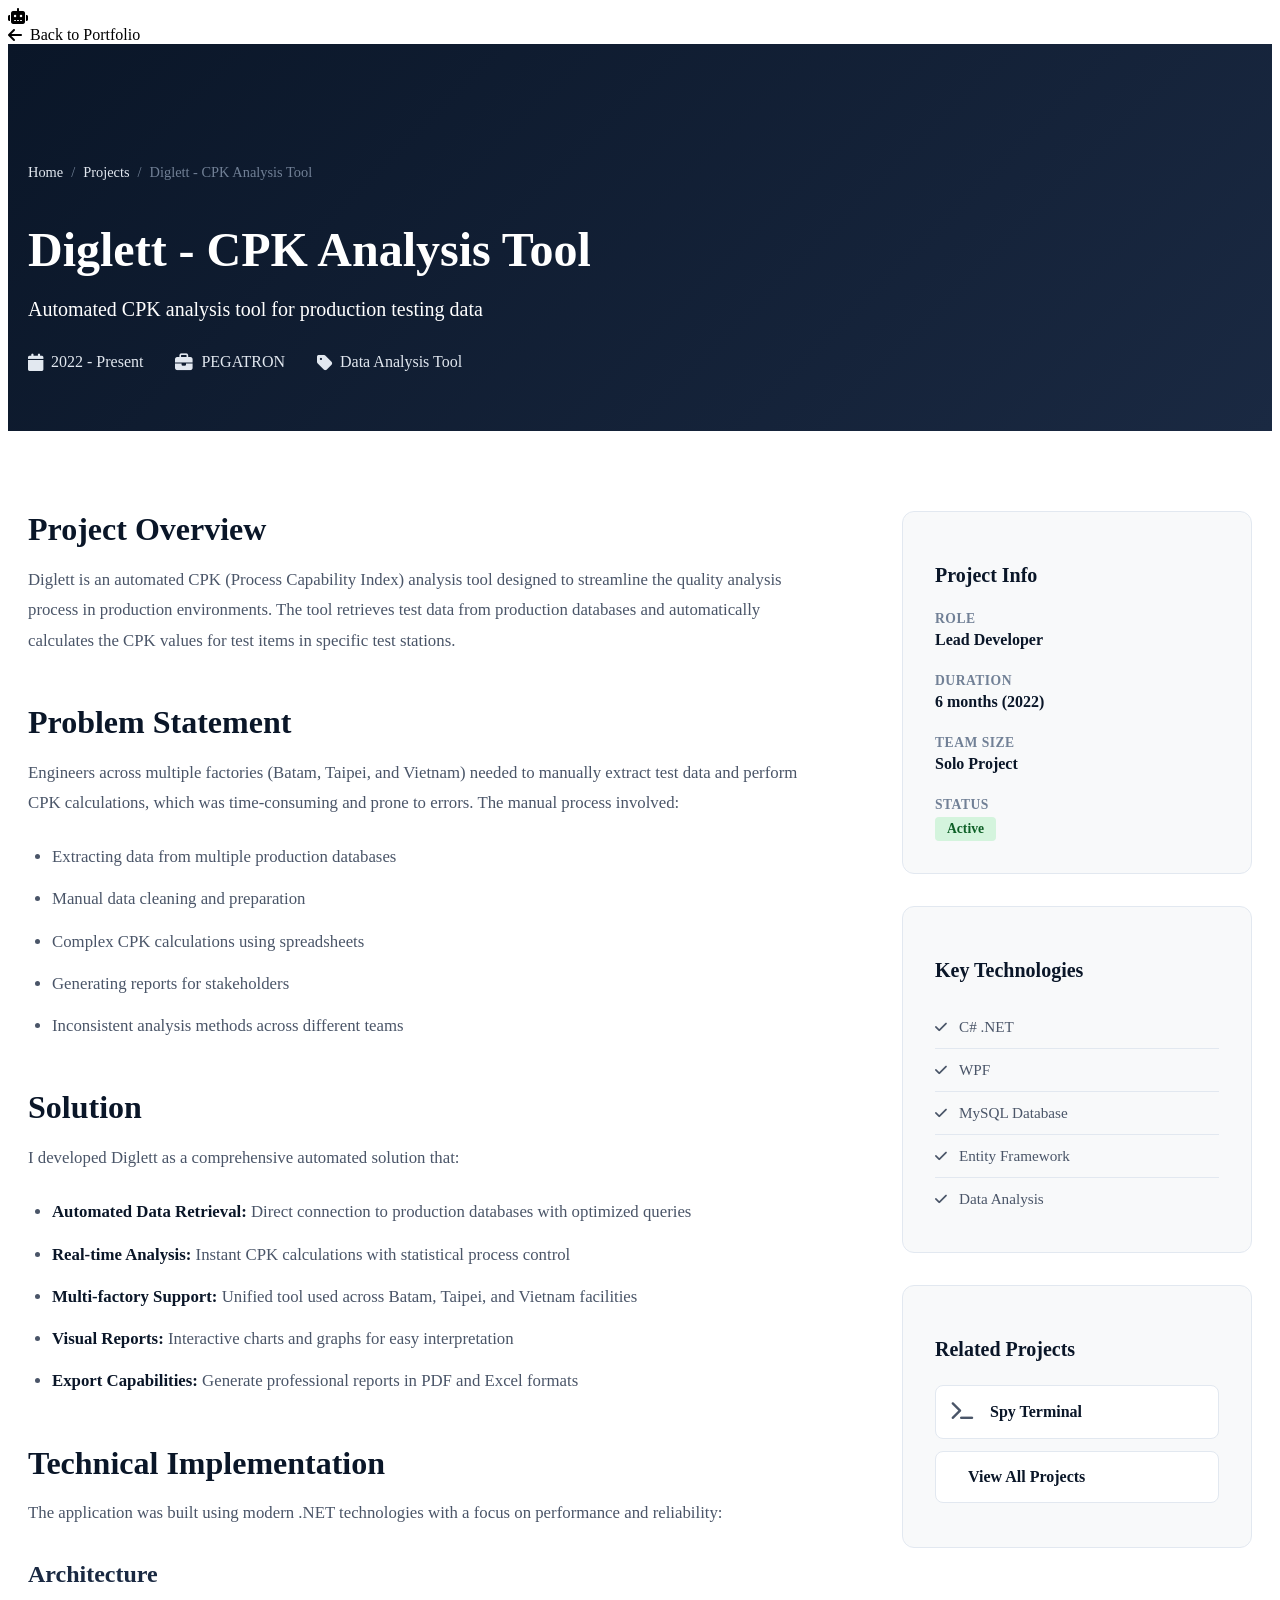
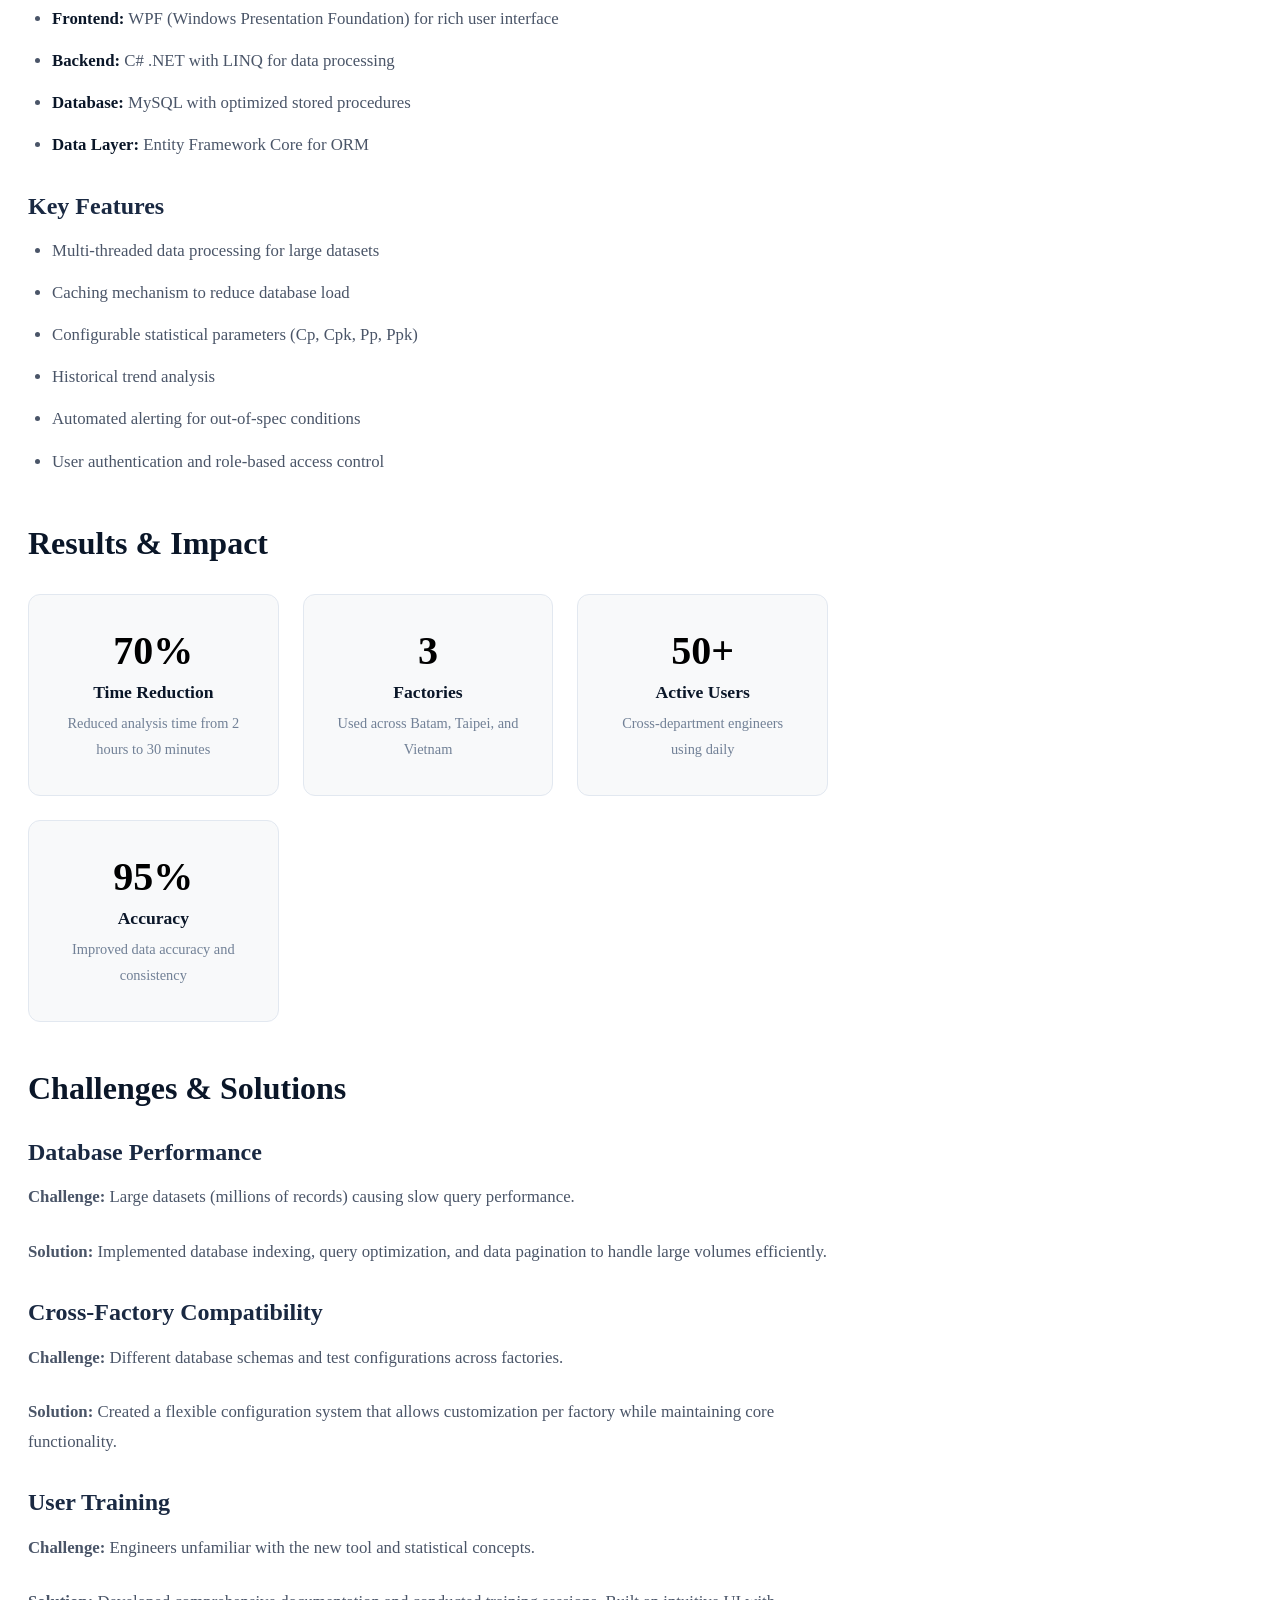
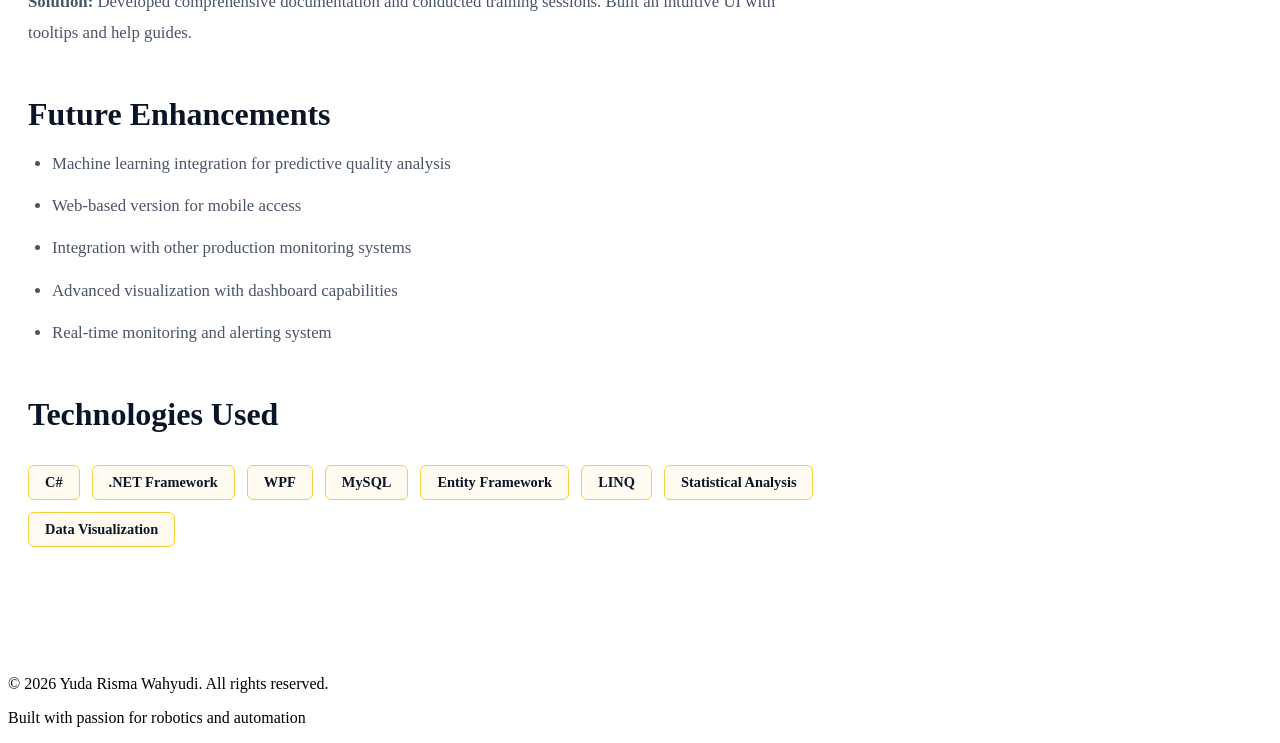
==== pages/project-diglett-cpk-analysis-tool.html @ ccee375f "Create project-diglett-cpk-analysis-tool.html" ====
<!DOCTYPE html>
<html lang="en">
<head>
    <meta charset="UTF-8">
    <meta name="viewport" content="width=device-width, initial-scale=1.0">
    <meta name="description" content="Diglett - CPK Analysis Tool - Automated testing tool for production data analysis">
    <title>Diglett - CPK Analysis Tool | Yuda Risma Wahyudi</title>
    <link rel="preconnect" href="https://fonts.googleapis.com">
    <link rel="preconnect" href="https://fonts.gstatic.com" crossorigin>
    <link href="https://fonts.googleapis.com/css2?family=Inter:wght@300;400;500;600;700;800;900&family=Fira+Code:wght@400;500;600&display=swap" rel="stylesheet">
    <link rel="stylesheet" href="styles.css">
    <link rel="stylesheet" href="../assets/css/project-detail.css">
    <link rel="stylesheet" href="https://cdnjs.cloudflare.com/ajax/libs/font-awesome/6.4.0/css/all.min.css">
</head>
<body>
    <!-- Navigation -->
    <nav class="navbar">
        <div class="container">
            <div class="logo"><i class="fas fa-robot" style="margin-right: 10px;"></i></div>
            <a href="../index.html" class="back-link">
                <i class="fas fa-arrow-left"></i> Back to Portfolio
            </a>
        </div>
    </nav>

    <!-- Project Header -->
    <section class="project-header">
        <div class="container">
            <div class="project-breadcrumb">
                <a href="../index.html">Home</a>
                <span>/</span>
                <a href="../index.html#projects">Projects</a>
                <span>/</span>
                <span>Diglett - CPK Analysis Tool</span>
            </div>
            <h1>Diglett - CPK Analysis Tool</h1>
            <p class="project-tagline">Automated CPK analysis tool for production testing data</p>
            <div class="project-meta">
                <div class="meta-item">
                    <i class="fas fa-calendar"></i>
                    <span>2022 - Present</span>
                </div>
                <div class="meta-item">
                    <i class="fas fa-briefcase"></i>
                    <span>PEGATRON</span>
                </div>
                <div class="meta-item">
                    <i class="fas fa-tag"></i>
                    <span>Data Analysis Tool</span>
                </div>
            </div>
        </div>
    </section>

    <!-- Project Hero Image -->
    <section class="project-hero-image">
        <!-- <div class="container">
            <img src="docs/images/Diglett.JPG" alt="Diglett CPK Analysis Tool">
        </div> -->
    </section>

    <!-- Project Content -->
    <section class="project-content">
        <div class="container">
            <div class="content-grid">
                <!-- Main Content -->
                <div class="main-content">
                    <h2>Project Overview</h2>
                    <p>Diglett is an automated CPK (Process Capability Index) analysis tool designed to streamline the quality analysis process in production environments. The tool retrieves test data from production databases and automatically calculates the CPK values for test items in specific test stations.</p>

                    <h2>Problem Statement</h2>
                    <p>Engineers across multiple factories (Batam, Taipei, and Vietnam) needed to manually extract test data and perform CPK calculations, which was time-consuming and prone to errors. The manual process involved:</p>
                    <ul>
                        <li>Extracting data from multiple production databases</li>
                        <li>Manual data cleaning and preparation</li>
                        <li>Complex CPK calculations using spreadsheets</li>
                        <li>Generating reports for stakeholders</li>
                        <li>Inconsistent analysis methods across different teams</li>
                    </ul>

                    <h2>Solution</h2>
                    <p>I developed Diglett as a comprehensive automated solution that:</p>
                    <ul>
                        <li><strong>Automated Data Retrieval:</strong> Direct connection to production databases with optimized queries</li>
                        <li><strong>Real-time Analysis:</strong> Instant CPK calculations with statistical process control</li>
                        <li><strong>Multi-factory Support:</strong> Unified tool used across Batam, Taipei, and Vietnam facilities</li>
                        <li><strong>Visual Reports:</strong> Interactive charts and graphs for easy interpretation</li>
                        <li><strong>Export Capabilities:</strong> Generate professional reports in PDF and Excel formats</li>
                    </ul>

                    <h2>Technical Implementation</h2>
                    <p>The application was built using modern .NET technologies with a focus on performance and reliability:</p>
                    
                    <h3>Architecture</h3>
                    <ul>
                        <li><strong>Frontend:</strong> WPF (Windows Presentation Foundation) for rich user interface</li>
                        <li><strong>Backend:</strong> C# .NET with LINQ for data processing</li>
                        <li><strong>Database:</strong> MySQL with optimized stored procedures</li>
                        <li><strong>Data Layer:</strong> Entity Framework Core for ORM</li>
                    </ul>

                    <h3>Key Features</h3>
                    <ul>
                        <li>Multi-threaded data processing for large datasets</li>
                        <li>Caching mechanism to reduce database load</li>
                        <li>Configurable statistical parameters (Cp, Cpk, Pp, Ppk)</li>
                        <li>Historical trend analysis</li>
                        <li>Automated alerting for out-of-spec conditions</li>
                        <li>User authentication and role-based access control</li>
                    </ul>

                    <h2>Results & Impact</h2>
                    <div class="impact-grid">
                        <div class="impact-card">
                            <div class="impact-number">70%</div>
                            <div class="impact-label">Time Reduction</div>
                            <p>Reduced analysis time from 2 hours to 30 minutes</p>
                        </div>
                        <div class="impact-card">
                            <div class="impact-number">3</div>
                            <div class="impact-label">Factories</div>
                            <p>Used across Batam, Taipei, and Vietnam</p>
                        </div>
                        <div class="impact-card">
                            <div class="impact-number">50+</div>
                            <div class="impact-label">Active Users</div>
                            <p>Cross-department engineers using daily</p>
                        </div>
                        <div class="impact-card">
                            <div class="impact-number">95%</div>
                            <div class="impact-label">Accuracy</div>
                            <p>Improved data accuracy and consistency</p>
                        </div>
                    </div>

                    <h2>Challenges & Solutions</h2>
                    <h3>Database Performance</h3>
                    <p><strong>Challenge:</strong> Large datasets (millions of records) causing slow query performance.</p>
                    <p><strong>Solution:</strong> Implemented database indexing, query optimization, and data pagination to handle large volumes efficiently.</p>

                    <h3>Cross-Factory Compatibility</h3>
                    <p><strong>Challenge:</strong> Different database schemas and test configurations across factories.</p>
                    <p><strong>Solution:</strong> Created a flexible configuration system that allows customization per factory while maintaining core functionality.</p>

                    <h3>User Training</h3>
                    <p><strong>Challenge:</strong> Engineers unfamiliar with the new tool and statistical concepts.</p>
                    <p><strong>Solution:</strong> Developed comprehensive documentation and conducted training sessions. Built an intuitive UI with tooltips and help guides.</p>

                    <h2>Future Enhancements</h2>
                    <ul>
                        <li>Machine learning integration for predictive quality analysis</li>
                        <li>Web-based version for mobile access</li>
                        <li>Integration with other production monitoring systems</li>
                        <li>Advanced visualization with dashboard capabilities</li>
                        <li>Real-time monitoring and alerting system</li>
                    </ul>

                    <h2>Technologies Used</h2>
                    <div class="tech-stack">
                        <span class="tech-badge">C#</span>
                        <span class="tech-badge">.NET Framework</span>
                        <span class="tech-badge">WPF</span>
                        <span class="tech-badge">MySQL</span>
                        <span class="tech-badge">Entity Framework</span>
                        <span class="tech-badge">LINQ</span>
                        <span class="tech-badge">Statistical Analysis</span>
                        <span class="tech-badge">Data Visualization</span>
                    </div>
                </div>

                <!-- Sidebar -->
                <aside class="sidebar">
                    <div class="sidebar-section">
                        <h3>Project Info</h3>
                        <div class="info-item">
                            <strong>Role</strong>
                            <p>Lead Developer</p>
                        </div>
                        <div class="info-item">
                            <strong>Duration</strong>
                            <p>6 months (2022)</p>
                        </div>
                        <div class="info-item">
                            <strong>Team Size</strong>
                            <p>Solo Project</p>
                        </div>
                        <div class="info-item">
                            <strong>Status</strong>
                            <p><span class="status-badge active">Active</span></p>
                        </div>
                    </div>

                    <div class="sidebar-section">
                        <h3>Key Technologies</h3>
                        <ul class="tech-list">
                            <li><i class="fas fa-check"></i> C# .NET</li>
                            <li><i class="fas fa-check"></i> WPF</li>
                            <li><i class="fas fa-check"></i> MySQL Database</li>
                            <li><i class="fas fa-check"></i> Entity Framework</li>
                            <li><i class="fas fa-check"></i> Data Analysis</li>
                        </ul>
                    </div>

                    <div class="sidebar-section">
                        <h3>Related Projects</h3>
                        <a href="project-spy-terminal.html" class="related-project">
                            <i class="fas fa-terminal"></i>
                            <span>Spy Terminal</span>
                        </a>
                        <a href="index.html#projects" class="related-project">
                            <i class="fas fa-grid"></i>
                            <span>View All Projects</span>
                        </a>
                    </div>
                </aside>
            </div>
        </div>
    </section>

    <!-- Footer -->
    <footer class="footer">
        <div class="container">
            <p>&copy; <span id="current-year"></span> Yuda Risma Wahyudi. All rights reserved.</p>
            <p>Built with passion for robotics and automation</p>
        </div>
    </footer>

    <script>
        document.getElementById('current-year').textContent = new Date().getFullYear();
    </script>
</body>
</html>
---- assets/css/project-detail.css ----
/* ===========================
   PROJECT DETAIL PAGE STYLES
   =========================== */

.back-link {
    color: var(--very-light-gray);
    text-decoration: none;
    font-weight: 500;
    display: flex;
    align-items: center;
    gap: 0.5rem;
    transition: var(--transition);
}

.back-link:hover {
    color: var(--gold);
}

/* Project Header */
.project-header {
    padding: 120px 20px 60px;
    background: linear-gradient(135deg, #0a1628 0%, #1a2942 100%);
    color: white;
}

.project-breadcrumb {
    display: flex;
    align-items: center;
    gap: 0.5rem;
    margin-bottom: 1.5rem;
    font-size: 0.9rem;
    color: #e2e8f0;
}

.project-breadcrumb a {
    color: #e2e8f0;
    text-decoration: none;
    transition: var(--transition);
}

.project-breadcrumb a:hover {
    color: var(--gold);
}

.project-breadcrumb span {
    color: #718096;
}

.project-header h1 {
    font-size: 3rem;
    font-weight: 800;
    margin-bottom: 1rem;
    line-height: 1.2;
}

.project-tagline {
    font-size: 1.25rem;
    color: var(--gold);
    margin-bottom: 2rem;
}

.project-meta {
    display: flex;
    flex-wrap: wrap;
    gap: 2rem;
}

.meta-item {
    display: flex;
    align-items: center;
    gap: 0.5rem;
    color: #e2e8f0;
}

.meta-item i {
    color: var(--gold);
    font-size: 1.1rem;
}

/* Project Hero Image */
.project-hero-image {
    padding: 0;
    background: #f8f9fa;
}

.project-hero-image .container {
    max-width: 1400px;
}

.project-hero-image img {
    width: 100%;
    height: auto;
    max-height: 600px;
    object-fit: cover;
    display: block;
}

/* Project Content */
.project-content {
    padding: 80px 20px;
    background: #ffffff;
}

.content-grid {
    display: grid;
    grid-template-columns: 1fr 350px;
    gap: 4rem;
    max-width: 1400px;
    margin: 0 auto;
}

.main-content {
    max-width: 800px;
}

.main-content h2 {
    font-size: 2rem;
    font-weight: 700;
    color: #0a1628;
    margin-top: 3rem;
    margin-bottom: 1rem;
}

.main-content h2:first-child {
    margin-top: 0;
}

.main-content h3 {
    font-size: 1.5rem;
    font-weight: 600;
    color: #1a2942;
    margin-top: 2rem;
    margin-bottom: 1rem;
}

.main-content p {
    font-size: 1.05rem;
    line-height: 1.8;
    color: #4a5568;
    margin-bottom: 1.5rem;
}

.main-content ul {
    margin-bottom: 1.5rem;
    padding-left: 1.5rem;
}

.main-content li {
    font-size: 1.05rem;
    line-height: 1.8;
    color: #4a5568;
    margin-bottom: 0.75rem;
}

.main-content li strong {
    color: #0a1628;
}

/* Impact Grid */
.impact-grid {
    display: grid;
    grid-template-columns: repeat(auto-fit, minmax(200px, 1fr));
    gap: 1.5rem;
    margin: 2rem 0;
}

.impact-card {
    background: #f8f9fa;
    padding: 2rem;
    border-radius: 12px;
    text-align: center;
    border: 1px solid #e2e8f0;
    transition: var(--transition);
}

.impact-card:hover {
    border-color: var(--gold);
    transform: translateY(-4px);
    box-shadow: 0 8px 20px rgba(0, 0, 0, 0.08);
}

.impact-number {
    font-size: 2.5rem;
    font-weight: 800;
    color: var(--gold);
    margin-bottom: 0.5rem;
}

.impact-label {
    font-size: 1.1rem;
    font-weight: 600;
    color: #0a1628;
    margin-bottom: 0.5rem;
}

.impact-card p {
    font-size: 0.9rem;
    color: #718096;
    margin: 0;
}

/* Tech Stack */
.tech-stack {
    display: flex;
    flex-wrap: wrap;
    gap: 0.75rem;
    margin: 2rem 0;
}

.tech-badge {
    background: #fffbf0;
    color: #0a1628;
    border: 1px solid #f4d03f;
    padding: 0.5rem 1rem;
    border-radius: 6px;
    font-size: 0.9rem;
    font-weight: 600;
}

/* Sidebar */
.sidebar {
    position: sticky;
    top: 100px;
    align-self: start;
}

.sidebar-section {
    background: #f8f9fa;
    padding: 2rem;
    border-radius: 12px;
    margin-bottom: 2rem;
    border: 1px solid #e2e8f0;
}

.sidebar-section h3 {
    font-size: 1.25rem;
    font-weight: 700;
    color: #0a1628;
    margin-bottom: 1.5rem;
}

.info-item {
    margin-bottom: 1.5rem;
}

.info-item:last-child {
    margin-bottom: 0;
}

.info-item strong {
    display: block;
    font-size: 0.85rem;
    color: #718096;
    text-transform: uppercase;
    letter-spacing: 0.5px;
    margin-bottom: 0.25rem;
}

.info-item p {
    font-size: 1rem;
    color: #0a1628;
    font-weight: 600;
    margin: 0;
}

.status-badge {
    display: inline-block;
    padding: 0.25rem 0.75rem;
    border-radius: 4px;
    font-size: 0.85rem;
    font-weight: 600;
}

.status-badge.active {
    background: #d4f4dd;
    color: #0e6027;
}

.status-badge.completed {
    background: #e2e8f0;
    color: #4a5568;
}

.tech-list {
    list-style: none;
    padding: 0;
    margin: 0;
}

.tech-list li {
    display: flex;
    align-items: center;
    gap: 0.75rem;
    padding: 0.75rem 0;
    border-bottom: 1px solid #e2e8f0;
    color: #4a5568;
    font-size: 0.95rem;
}

.tech-list li:last-child {
    border-bottom: none;
}

.tech-list i {
    color: var(--gold);
    font-size: 0.85rem;
}

.related-project {
    display: flex;
    align-items: center;
    gap: 1rem;
    padding: 1rem;
    background: #ffffff;
    border: 1px solid #e2e8f0;
    border-radius: 8px;
    text-decoration: none;
    color: #4a5568;
    margin-bottom: 0.75rem;
    transition: var(--transition);
}

.related-project:hover {
    border-color: var(--gold);
    transform: translateX(5px);
}

.related-project i {
    color: var(--gold);
    font-size: 1.2rem;
}

.related-project span {
    font-weight: 600;
    color: #0a1628;
}

/* Responsive */
@media (max-width: 968px) {
    .content-grid {
        grid-template-columns: 1fr;
        gap: 2rem;
    }

    .sidebar {
        position: static;
    }

    .project-header h1 {
        font-size: 2rem;
    }

    .project-tagline {
        font-size: 1.1rem;
    }

    .project-meta {
        gap: 1rem;
    }

    .impact-grid {
        grid-template-columns: repeat(auto-fit, minmax(150px, 1fr));
        gap: 1rem;
    }

    .impact-number {
        font-size: 2rem;
    }
}

@media (max-width: 600px) {
    .project-header {
        padding: 100px 20px 40px;
    }

    .project-header h1 {
        font-size: 1.75rem;
    }

    .main-content h2 {
        font-size: 1.5rem;
    }

    .main-content h3 {
        font-size: 1.25rem;
    }

    .impact-grid {
        grid-template-columns: 1fr;
    }
}
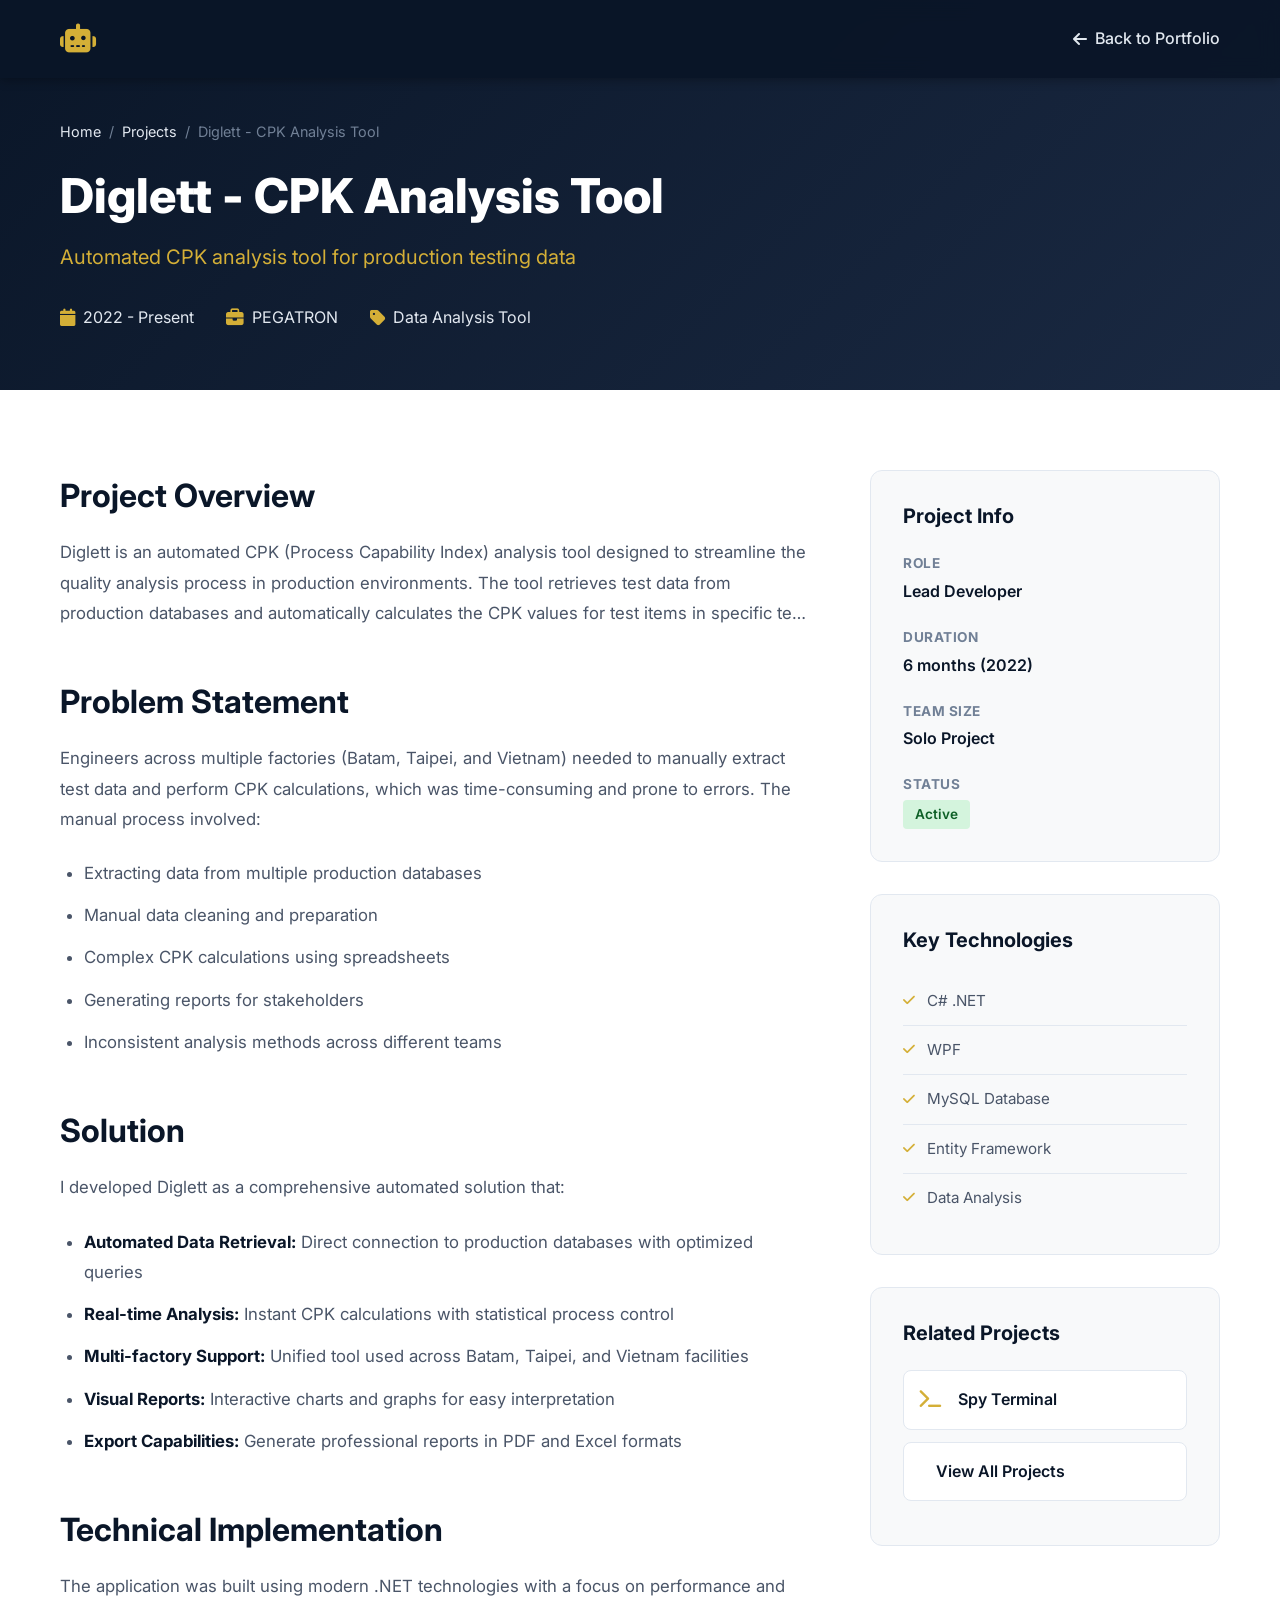
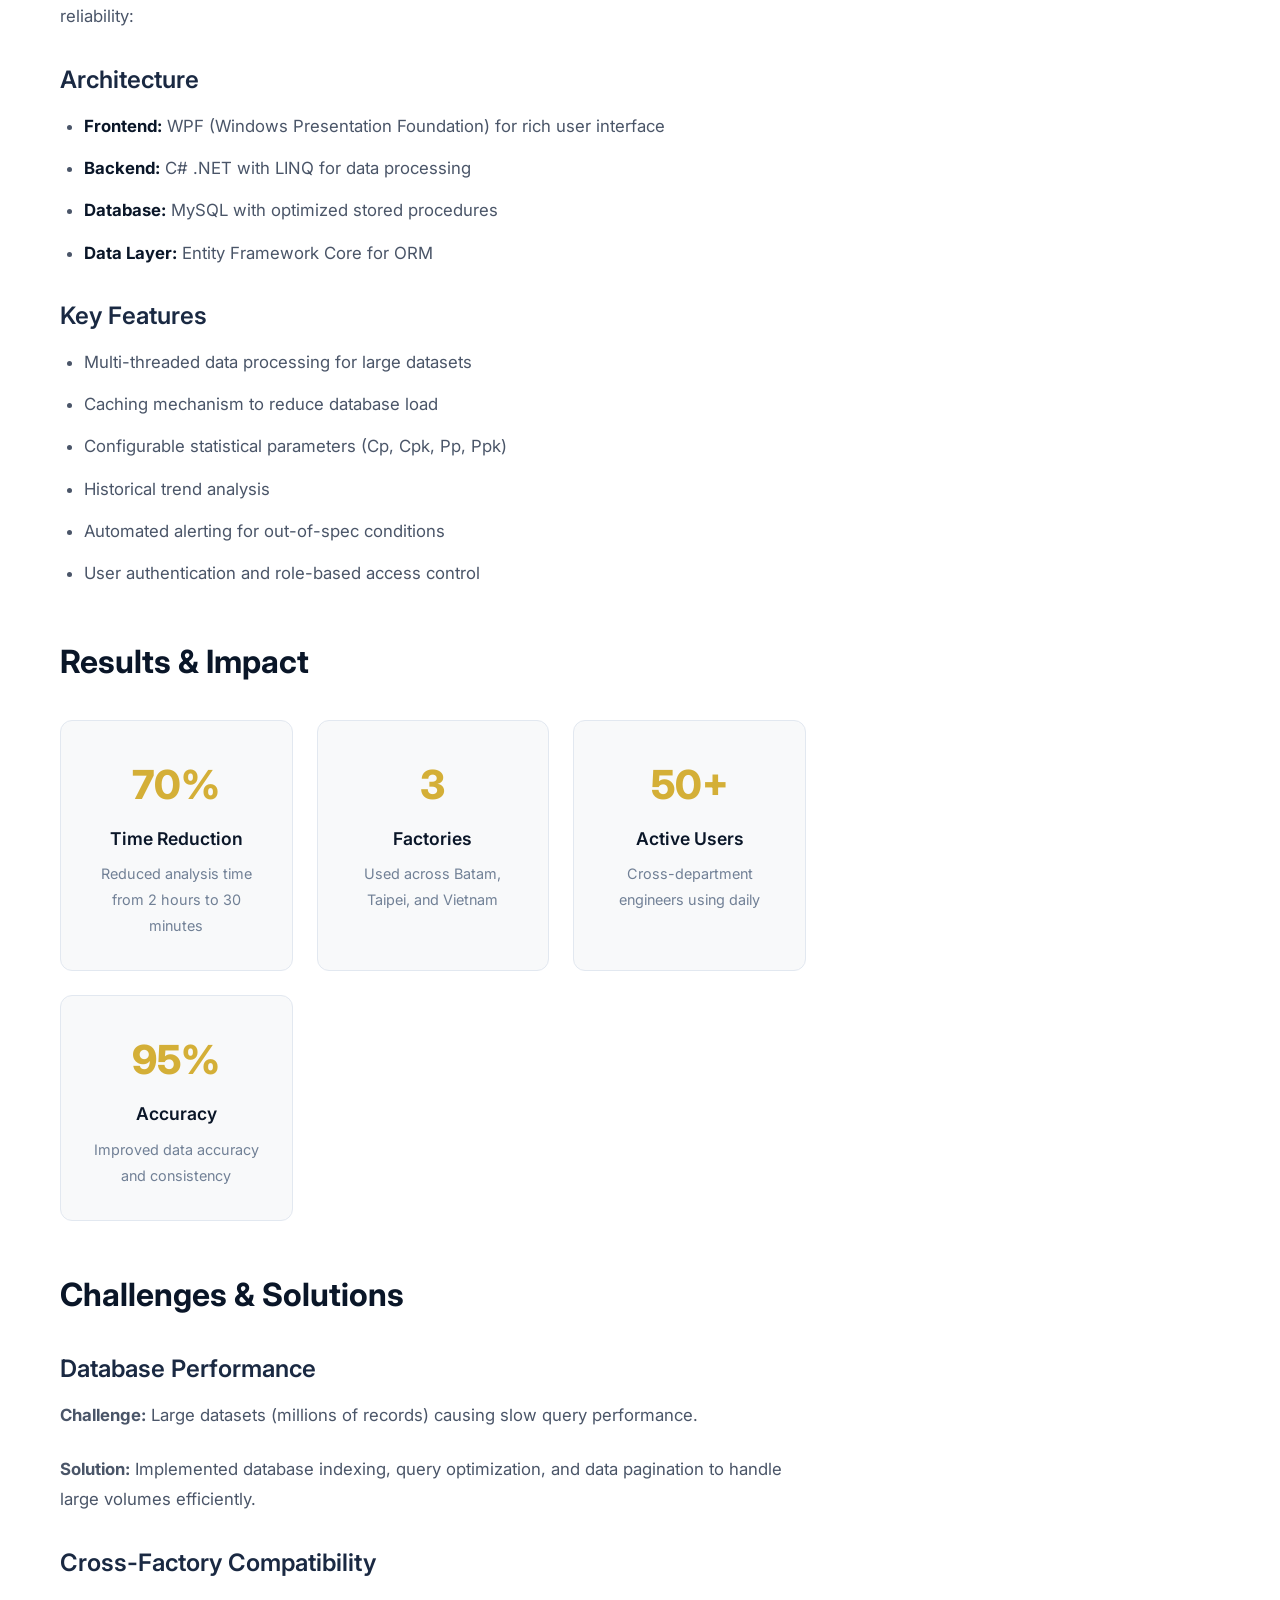
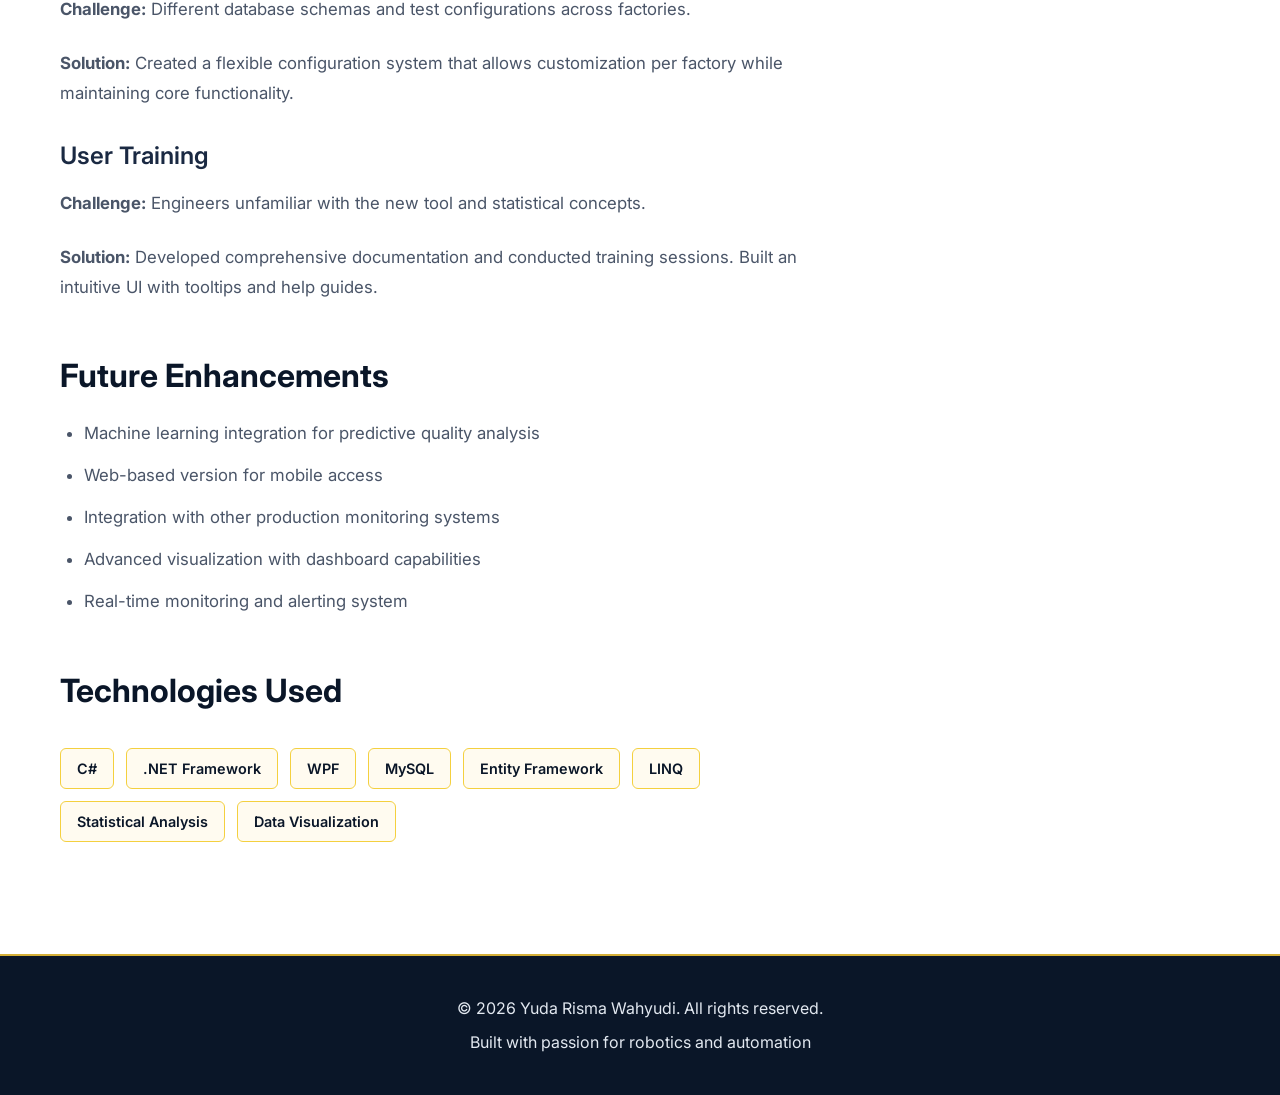
==== commit 3fb7b751: "Update project-diglett-cpk-analysis-tool.html" ====
--- a/pages/project-diglett-cpk-analysis-tool.html
+++ b/pages/project-diglett-cpk-analysis-tool.html
@@ -8,7 +8,7 @@
     <link rel="preconnect" href="https://fonts.googleapis.com">
     <link rel="preconnect" href="https://fonts.gstatic.com" crossorigin>
     <link href="https://fonts.googleapis.com/css2?family=Inter:wght@300;400;500;600;700;800;900&family=Fira+Code:wght@400;500;600&display=swap" rel="stylesheet">
-    <link rel="stylesheet" href="styles.css">
+    <link rel="stylesheet" href="../assets/css/style.css">
     <link rel="stylesheet" href="../assets/css/project-detail.css">
     <link rel="stylesheet" href="https://cdnjs.cloudflare.com/ajax/libs/font-awesome/6.4.0/css/all.min.css">
 </head>
--- a/assets/css/style.css
+++ b/assets/css/style.css
@@ -0,0 +1,1042 @@
+/* ===========================
+   GLOBAL STYLES & VARIABLES
+   =========================== */
+:root {
+    /* Color Palette */
+    --primary-dark-blue: #0a1628;
+    --secondary-dark-blue: #1a2942;
+    --accent-blue: #2c4875;
+    --dark-gray: #2a2e35;
+    --medium-gray: #4a5568;
+    --light-gray: #718096;
+    --very-light-gray: #e2e8f0;
+    --gold: #d4af37;
+    --light-gold: #f4d03f;
+    --yellow: #ffd700;
+    --red-accent: #e74c3c;
+    --white: #ffffff;
+    
+    /* Fonts */
+    --font-primary: 'Inter', -apple-system, BlinkMacSystemFont, 'Segoe UI', sans-serif;
+    --font-mono: 'Fira Code', 'Courier New', monospace;
+    
+    /* Spacing */
+    --section-padding: 80px 20px;
+    --container-max-width: 1200px;
+    
+    /* Transitions */
+    --transition: all 0.3s ease;
+}
+
+* {
+    margin: 0;
+    padding: 0;
+    box-sizing: border-box;
+}
+
+html {
+    scroll-behavior: smooth;
+}
+
+body {
+    font-family: var(--font-primary);
+    background-color: #f8f9fa;
+    color: #2a2e35;
+    line-height: 1.6;
+    overflow-x: hidden;
+}
+
+.container {
+    max-width: var(--container-max-width);
+    margin: 0 auto;
+    padding: 0 20px;
+}
+
+/* ===========================
+   NAVIGATION
+   =========================== */
+.navbar {
+    position: fixed;
+    top: 0;
+    width: 100%;
+    background: rgba(10, 22, 40, 0.95);
+    backdrop-filter: blur(10px);
+    z-index: 1000;
+    padding: 1rem 0;
+    box-shadow: 0 2px 10px rgba(0, 0, 0, 0.3);
+}
+
+.navbar .container {
+    display: flex;
+    justify-content: space-between;
+    align-items: center;
+}
+
+.logo {
+    font-size: 1.8rem;
+    font-weight: bold;
+    color: var(--gold);
+    letter-spacing: 2px;
+}
+
+.nav-links {
+    display: flex;
+    list-style: none;
+    gap: 2rem;
+}
+
+.nav-links a {
+    color: var(--very-light-gray);
+    text-decoration: none;
+    font-weight: 500;
+    transition: var(--transition);
+    position: relative;
+}
+
+.nav-links a::after {
+    content: '';
+    position: absolute;
+    bottom: -5px;
+    left: 0;
+    width: 0;
+    height: 2px;
+    background: var(--gold);
+    transition: var(--transition);
+}
+
+.nav-links a:hover {
+    color: var(--gold);
+}
+
+.nav-links a:hover::after {
+    width: 100%;
+}
+
+.hamburger {
+    display: none;
+    flex-direction: column;
+    cursor: pointer;
+    gap: 4px;
+}
+
+.hamburger span {
+    width: 25px;
+    height: 3px;
+    background: var(--gold);
+    transition: var(--transition);
+}
+
+/* ===========================
+   HERO SECTION
+   =========================== */
+.hero {
+    min-height: 100vh;
+    display: flex;
+    align-items: center;
+    justify-content: center;
+    padding: var(--section-padding);
+    padding-top: 100px;
+    background: linear-gradient(135deg, var(--primary-dark-blue) 0%, var(--secondary-dark-blue) 100%);
+    position: relative;
+    overflow: hidden;
+}
+
+.hero::before {
+    content: '';
+    position: absolute;
+    top: 0;
+    left: 0;
+    right: 0;
+    bottom: 0;
+    background-image: url('../images/robotic-wallpaper.jpeg');
+    background-size: cover;
+    background-position: center;
+    background-repeat: no-repeat;
+    opacity: 0.3;
+    z-index: 0;
+}
+
+.hero::after {
+    content: '';
+    position: absolute;
+    top: 0;
+    left: 0;
+    right: 0;
+    bottom: 0;
+    background: linear-gradient(135deg, rgba(10, 22, 40, 0.85) 0%, rgba(26, 41, 66, 0.85) 100%);
+    z-index: 1;
+}
+
+@keyframes pulse {
+    0%, 100% { opacity: 0.5; }
+    50% { opacity: 0.8; }
+}
+
+.hero-content {
+    max-width: 800px;
+    z-index: 2;
+    text-align: center;
+    position: relative;
+}
+
+.hero h1 {
+    font-size: 3.5rem;
+    font-weight: 800;
+    margin-bottom: 1rem;
+    color: var(--white);
+    letter-spacing: -0.5px;
+    line-height: 1.2;
+}
+
+.hero-subtitle {
+    font-size: 1.8rem;
+    color: var(--gold);
+    margin-bottom: 1.5rem;
+    font-weight: 600;
+}
+
+.hero-description {
+    font-size: 1.1rem;
+    color: var(--light-gray);
+    margin-bottom: 2rem;
+    line-height: 1.8;
+}
+
+.hero-buttons {
+    display: flex;
+    gap: 1rem;
+    justify-content: center;
+    flex-wrap: wrap;
+    margin-bottom: 2rem;
+}
+
+.btn {
+    padding: 12px 30px;
+    text-decoration: none;
+    border-radius: 5px;
+    font-weight: 600;
+    transition: var(--transition);
+    display: inline-block;
+    text-transform: uppercase;
+    letter-spacing: 1px;
+    font-size: 0.9rem;
+}
+
+.btn-primary {
+    background: var(--gold);
+    color: var(--primary-dark-blue);
+    border: 2px solid var(--gold);
+}
+
+.btn-primary:hover {
+    background: transparent;
+    color: var(--gold);
+    transform: translateY(-2px);
+    box-shadow: 0 5px 15px rgba(212, 175, 55, 0.3);
+}
+
+.btn-secondary {
+    background: transparent;
+    color: var(--very-light-gray);
+    border: 2px solid var(--very-light-gray);
+}
+
+.btn-secondary:hover {
+    background: var(--very-light-gray);
+    color: var(--primary-dark-blue);
+    transform: translateY(-2px);
+}
+
+.social-links {
+    display: flex;
+    gap: 1.5rem;
+    justify-content: center;
+    font-size: 1.5rem;
+}
+
+.social-links a {
+    color: var(--light-gray);
+    transition: var(--transition);
+}
+
+.social-links a:hover {
+    color: var(--gold);
+    transform: translateY(-3px);
+}
+
+.hero-animation {
+    position: absolute;
+    right: 10%;
+    top: 50%;
+    transform: translateY(-50%);
+    opacity: 0.15;
+    z-index: 2;
+}
+
+.robot-icon {
+    font-size: 15rem;
+    color: var(--gold);
+    animation: float 6s ease-in-out infinite;
+}
+
+@keyframes float {
+    0%, 100% { transform: translateY(0); }
+    50% { transform: translateY(-20px); }
+}
+
+/* ===========================
+   SECTION TITLES
+   =========================== */
+.section-title {
+    font-size: 2.5rem;
+    text-align: center;
+    margin-bottom: 3rem;
+    color: #0a1628;
+    position: relative;
+    padding-bottom: 1rem;
+}
+
+.section-title::after {
+    content: '';
+    position: absolute;
+    bottom: 0;
+    left: 50%;
+    transform: translateX(-50%);
+    width: 100px;
+    height: 4px;
+    background: linear-gradient(90deg, var(--gold), var(--yellow));
+    border-radius: 2px;
+}
+
+/* ===========================
+   ABOUT SECTION
+   =========================== */
+.about {
+    padding: var(--section-padding);
+    background: #ffffff;
+}
+
+.about-content {
+    display: grid;
+    grid-template-columns: 320px 1fr;
+    gap: 4rem;
+    align-items: start;
+}
+
+.profile-card {
+    background: #f8f9fa;
+    border-radius: 12px;
+    padding: 2rem;
+    border: 1px solid #e2e8f0;
+}
+
+.profile-image {
+    width: 70%;
+    aspect-ratio: 1;
+    border-radius: 50%;
+    overflow: hidden;
+    /* border: 4px solid var(--gold); */
+    box-shadow: 0 10px 30px rgba(0, 0, 0, 0.1);
+    margin: 0 auto 2rem auto;
+}
+
+.profile-image img {
+    width: 100%;
+    height: 100%;
+    object-fit: cover;
+    display: block;
+}
+
+.profile-info {
+    display: flex;
+    flex-direction: column;
+    gap: 1.25rem;
+}
+
+.profile-item {
+    display: flex;
+    align-items: center;
+    gap: 1rem;
+    font-size: 0.9rem;
+    color: var(--text-color);
+}
+
+.profile-item i {
+    color: var(--gold);
+    font-size: 1.1rem;
+    width: 24px;
+    text-align: center;
+    flex-shrink: 0;
+}
+
+.profile-item a {
+    color: var(--text-color);
+    text-decoration: none;
+    transition: color 0.3s ease;
+    word-break: break-all;
+}
+
+.profile-item a:hover {
+    color: var(--gold);
+}
+
+.profile-item span {
+    color: var(--text-color);
+}
+
+.btn-download-resume {
+    display: inline-flex;
+    align-items: center;
+    justify-content: center;
+    gap: 0.75rem;
+    padding: 1rem 1.5rem;
+    background: var(--gold);
+    color: #0a1628;
+    text-decoration: none;
+    font-weight: 600;
+    font-size: 1rem;
+    border-radius: 8px;
+    transition: var(--transition);
+    box-shadow: 0 4px 12px rgba(212, 175, 55, 0.3);
+}
+
+.btn-download-resume:hover {
+    background: #0a1628;
+    color: var(--gold);
+    transform: translateY(-2px);
+    box-shadow: 0 6px 20px rgba(212, 175, 55, 0.4);
+}
+
+.btn-download-resume i {
+    font-size: 1.1rem;
+}
+
+.about-text {
+    font-size: 1.1rem;
+    line-height: 1.8;
+    color: #4a5568;
+}
+
+.about-text p {
+    margin-bottom: 1rem;
+}
+
+.resume-link {
+    display: inline-flex;
+    align-items: center;
+    gap: 0.5rem;
+    color: var(--gold);
+    text-decoration: none;
+    font-weight: 600;
+    font-size: 1rem;
+    margin-top: 1rem;
+    transition: var(--transition);
+}
+
+.resume-link:hover {
+    color: #0a1628;
+    gap: 0.75rem;
+}
+
+.resume-link i {
+    font-size: 0.9rem;
+}
+
+/* ===========================
+   EXPERIENCE SECTION
+   =========================== */
+.experience {
+    padding: var(--section-padding);
+    background: #f8f9fa;
+}
+
+.timeline {
+    position: relative;
+    max-width: 900px;
+    margin: 0 auto;
+}
+
+.timeline::before {
+    content: '';
+    position: absolute;
+    left: 0;
+    top: 0;
+    width: 4px;
+    height: 100%;
+    background: linear-gradient(180deg, #d4af37 0%, #f4d03f 100%);
+    border-radius: 2px;
+}
+
+.timeline-item {
+    margin-bottom: 2.5rem;
+    position: relative;
+    padding-left: 50px;
+}
+
+.timeline-item::before {
+    content: '';
+    position: absolute;
+    left: -8px;
+    top: 0;
+    width: 20px;
+    height: 20px;
+    background: var(--gold);
+    border-radius: 50%;
+    border: 4px solid #f8f9fa;
+    z-index: 1;
+    box-shadow: 0 0 0 4px rgba(212, 175, 55, 0.2);
+}
+
+.timeline-content {
+    padding: 0;
+    border: none;
+    background: transparent;
+    box-shadow: none;
+}
+
+.timeline-content:hover {
+    border-color: transparent;
+    box-shadow: none;
+    transform: none;
+}
+
+.timeline-date {
+    color: #d4af37;
+    font-weight: 600;
+    font-size: 0.875rem;
+    margin-bottom: 0.5rem;
+    display: inline-block;
+    background: transparent;
+    padding: 0;
+    border-radius: 0;
+}
+
+.timeline-content h3 {
+    color: #0a1628;
+    font-size: 1.5rem;
+    font-weight: 700;
+    margin-bottom: 0.25rem;
+    line-height: 1.3;
+}
+
+.timeline-content h4 {
+    color: #d4af37;
+    font-size: 1.1rem;
+    font-weight: 600;
+    margin-bottom: 1rem;
+}
+
+.timeline-content ul {
+    list-style: none;
+    margin-top: 1rem;
+}
+
+.timeline-content li {
+    color: #4a5568;
+    margin-bottom: 0.5rem;
+    padding-left: 1.5rem;
+    position: relative;
+}
+
+.timeline-content li::before {
+    content: '▹';
+    position: absolute;
+    left: 0;
+    color: var(--gold);
+}
+
+/* ===========================
+   EDUCATION SECTION
+   =========================== */
+.education {
+    padding: var(--section-padding);
+    background: #ffffff;
+}
+
+.education-grid {
+    display: grid;
+    grid-template-columns: repeat(auto-fit, minmax(300px, 1fr));
+    gap: 2rem;
+    max-width: 900px;
+    margin: 0 auto;
+}
+
+.education-card {
+    background: #f8f9fa;
+    padding: 2.5rem;
+    border-radius: 10px;
+    border: 2px solid #e2e8f0;
+    transition: var(--transition);
+    text-align: center;
+    box-shadow: 0 2px 10px rgba(0, 0, 0, 0.05);
+}
+
+.education-card:hover {
+    border-color: var(--gold);
+    transform: translateY(-5px);
+    box-shadow: 0 10px 30px rgba(212, 175, 55, 0.2);
+}
+
+.education-icon {
+    font-size: 3rem;
+    color: var(--gold);
+    margin-bottom: 1rem;
+}
+
+.education-card h3 {
+    color: #0a1628;
+    font-size: 1.3rem;
+    margin-bottom: 0.5rem;
+}
+
+.education-card h4 {
+    color: #d4af37;
+    font-size: 1.1rem;
+    margin-bottom: 1rem;
+}
+
+.education-card p {
+    color: #4a5568;
+    font-size: 0.9rem;
+}
+
+/* ===========================
+   PROJECTS SECTION
+   =========================== */
+.projects {
+    padding: var(--section-padding);
+    background: #f8f9fa;
+}
+
+.projects-grid {
+    display: grid;
+    grid-template-columns: repeat(auto-fill, minmax(280px, 1fr));
+    gap: 1.5rem;
+}
+
+.project-card {
+    background: #ffffff;
+    border-radius: 12px;
+    overflow: hidden;
+    border: 1px solid #e2e8f0;
+    transition: var(--transition);
+    cursor: pointer;
+    box-shadow: 0 1px 3px rgba(0, 0, 0, 0.05);
+    display: flex;
+    flex-direction: column;
+    height: 100%;
+}
+
+.project-card:hover {
+    border-color: #d4af37;
+    transform: translateY(-4px);
+    box-shadow: 0 8px 20px rgba(0, 0, 0, 0.1);
+}
+
+.project-image {
+    width: 100%;
+    height: 160px;
+    background: linear-gradient(135deg, #2c4875 0%, #1a2942 100%);
+    display: flex;
+    align-items: center;
+    justify-content: center;
+    font-size: 3rem;
+    color: var(--gold);
+    position: relative;
+    overflow: hidden;
+}
+
+.project-image img {
+    width: 100%;
+    height: 100%;
+    object-fit: cover;
+    display: block;
+    background: var(--dark-gray);
+}
+
+.project-image i {
+    position: absolute;
+    z-index: 0;
+}
+
+.project-content {
+    padding: 1.25rem;
+    display: flex;
+    flex-direction: column;
+    flex-grow: 1;
+}
+
+.project-content h3 {
+    color: #0a1628;
+    font-size: 1.15rem;
+    font-weight: 700;
+    margin-bottom: 0.5rem;
+    line-height: 1.3;
+}
+
+.project-content p {
+    color: #4a5568;
+    font-size: 0.9rem;
+    line-height: 1.5;
+    margin-bottom: 0.75rem;
+    display: -webkit-box;
+    -webkit-line-clamp: 3;
+    line-clamp: 3;
+    -webkit-box-orient: vertical;
+    overflow: hidden;
+    flex-grow: 1;
+}
+
+.project-tags {
+    display: flex;
+    flex-wrap: wrap;
+    gap: 0.4rem;
+    margin-bottom: 0.75rem;
+}
+
+.project-tag {
+    background: #fffbf0;
+    color: #0a1628;
+    border: 1px solid #f4d03f;
+    padding: 0.25rem 0.6rem;
+    border-radius: 4px;
+    font-size: 0.7rem;
+    font-weight: 600;
+}
+
+.project-read-more {
+    display: inline-flex;
+    align-items: center;
+    gap: 0.5rem;
+    color: #d4af37;
+    text-decoration: none;
+    font-weight: 600;
+    font-size: 0.875rem;
+    margin-top: auto;
+    padding-top: 0.5rem;
+    transition: var(--transition);
+}
+
+.project-read-more:hover {
+    color: #0a1628;
+    gap: 0.75rem;
+}
+
+.project-read-more i {
+    font-size: 0.75rem;
+}
+
+/* ===========================
+   SKILLS SECTION
+   =========================== */
+.skills {
+    padding: var(--section-padding);
+    background: #ffffff;
+}
+
+.skills-container {
+    display: grid;
+    gap: 2rem;
+}
+
+.skill-category {
+    background: #f8f9fa;
+    padding: 2rem;
+    border-radius: 10px;
+    border: 2px solid #e2e8f0;
+    box-shadow: 0 2px 10px rgba(0, 0, 0, 0.05);
+}
+
+.skill-category h3 {
+    color: var(--gold);
+    font-size: 1.5rem;
+    margin-bottom: 1.5rem;
+    display: flex;
+    align-items: center;
+    gap: 0.5rem;
+}
+
+.skill-category h3 i {
+    font-size: 1.3rem;
+}
+
+.skills-list {
+    display: grid;
+    grid-template-columns: repeat(auto-fit, minmax(200px, 1fr));
+    gap: 1rem;
+}
+
+.skill-item {
+    background: #ffffff;
+    padding: 1rem;
+    border-radius: 8px;
+    border: 1px solid #e2e8f0;
+    transition: var(--transition);
+}
+
+.skill-item:hover {
+    border-color: var(--gold);
+    transform: translateX(5px);
+}
+
+.skill-item-header {
+    display: flex;
+    justify-content: space-between;
+    align-items: center;
+    margin-bottom: 0.5rem;
+}
+
+.skill-name {
+    color: #0a1628;
+    font-weight: 600;
+}
+
+.skill-level {
+    color: var(--gold);
+    font-size: 0.9rem;
+}
+
+.skill-bar {
+    height: 6px;
+    background: #e2e8f0;
+    border-radius: 3px;
+    overflow: hidden;
+}
+
+.skill-progress {
+    height: 100%;
+    background: linear-gradient(90deg, var(--gold), var(--yellow));
+    border-radius: 3px;
+    transition: width 1s ease;
+}
+
+/* ===========================
+   CONTACT SECTION
+   =========================== */
+.contact {
+    padding: var(--section-padding);
+    background: #f8f9fa;
+}
+
+.contact-content {
+    max-width: 800px;
+    margin: 0 auto;
+}
+
+.contact-info {
+    display: flex;
+    justify-content: center;
+    gap: 3rem;
+    margin-bottom: 2rem;
+    flex-wrap: wrap;
+}
+
+.contact-item {
+    display: flex;
+    align-items: center;
+    gap: 0.75rem;
+    padding: 0;
+    background: transparent;
+    border: none;
+    box-shadow: none;
+    border-radius: 0;
+    transition: var(--transition);
+}
+
+.contact-item:hover {
+    transform: translateY(-2px);
+}
+
+.contact-item i {
+    font-size: 1.5rem;
+    color: var(--gold);
+    margin-bottom: 0;
+}
+
+.contact-item h3 {
+    display: none;
+}
+
+.contact-item a {
+    color: #0a1628;
+    text-decoration: none;
+    transition: var(--transition);
+    font-weight: 500;
+    font-size: 1rem;
+}
+
+.contact-item a:hover {
+    color: var(--gold);
+}
+
+.contact-message {
+    text-align: center;
+    color: #4a5568;
+    font-size: 1.1rem;
+    line-height: 1.8;
+    background: transparent;
+    padding: 0;
+    border-radius: 0;
+    border: none;
+    box-shadow: none;
+}
+
+/* ===========================
+   FOOTER
+   =========================== */
+.footer {
+    background: #0a1628;
+    padding: 2rem 0;
+    text-align: center;
+    border-top: 2px solid #d4af37;
+}
+
+.footer p {
+    color: #e2e8f0;
+    margin: 0.5rem 0;
+}
+
+/* ===========================
+   BACK TO TOP BUTTON
+   =========================== */
+.back-to-top {
+    position: fixed;
+    bottom: 30px;
+    right: 30px;
+    background: var(--gold);
+    color: #0a1628;
+    width: 50px;
+    height: 50px;
+    border-radius: 50%;
+    border: none;
+    cursor: pointer;
+    display: none;
+    align-items: center;
+    justify-content: center;
+    font-size: 1.2rem;
+    box-shadow: 0 4px 12px rgba(0, 0, 0, 0.15);
+    transition: var(--transition);
+    z-index: 999;
+}
+
+.back-to-top:hover {
+    background: #0a1628;
+    color: var(--gold);
+    transform: translateY(-5px);
+    box-shadow: 0 6px 20px rgba(212, 175, 55, 0.4);
+}
+
+.back-to-top.show {
+    display: flex;
+}
+
+/* ===========================
+   RESPONSIVE DESIGN
+   =========================== */
+@media (max-width: 968px) {
+    .nav-links {
+        position: fixed;
+        right: -100%;
+        top: 70px;
+        flex-direction: column;
+        background: rgba(10, 22, 40, 0.98);
+        width: 100%;
+        text-align: center;
+        transition: var(--transition);
+        padding: 2rem 0;
+        box-shadow: 0 10px 20px rgba(0, 0, 0, 0.3);
+    }
+    
+    .nav-links.active {
+        right: 0;
+    }
+    
+    .hamburger {
+        display: flex;
+    }
+    
+    .hamburger.active span:nth-child(1) {
+        transform: rotate(45deg) translate(5px, 5px);
+    }
+    
+    .hamburger.active span:nth-child(2) {
+        opacity: 0;
+    }
+    
+    .hamburger.active span:nth-child(3) {
+        transform: rotate(-45deg) translate(7px, -6px);
+    }
+    
+    .about-content {
+        grid-template-columns: 1fr;
+        gap: 2rem;
+    }
+    
+    .profile-card {
+        position: static;
+        max-width: 400px;
+        margin: 0 auto;
+    }
+    
+    .timeline::before {
+        left: 0;
+    }
+    
+    .timeline-item {
+        padding-left: 50px !important;
+    }
+    
+    .timeline-item::before {
+        left: -8px !important;
+    }
+    
+    .hero h1 {
+        font-size: 2.5rem;
+    }
+    
+    .hero-subtitle {
+        font-size: 1.3rem;
+    }
+    
+    .hero-animation {
+        display: none;
+    }
+}
+
+@media (max-width: 600px) {
+    .hero h1 {
+        font-size: 2rem;
+    }
+    
+    .section-title {
+        font-size: 2rem;
+    }
+    
+    .hero-buttons {
+        flex-direction: column;
+        align-items: center;
+    }
+    
+    .btn {
+        width: 100%;
+        max-width: 250px;
+    }
+}
+
+/* ===========================
+   ANIMATIONS
+   =========================== */
+@keyframes fadeInUp {
+    from {
+        opacity: 0;
+        transform: translateY(30px);
+    }
+    to {
+        opacity: 1;
+        transform: translateY(0);
+    }
+}
+
+.fade-in {
+    animation: fadeInUp 0.6s ease-out;
+}
